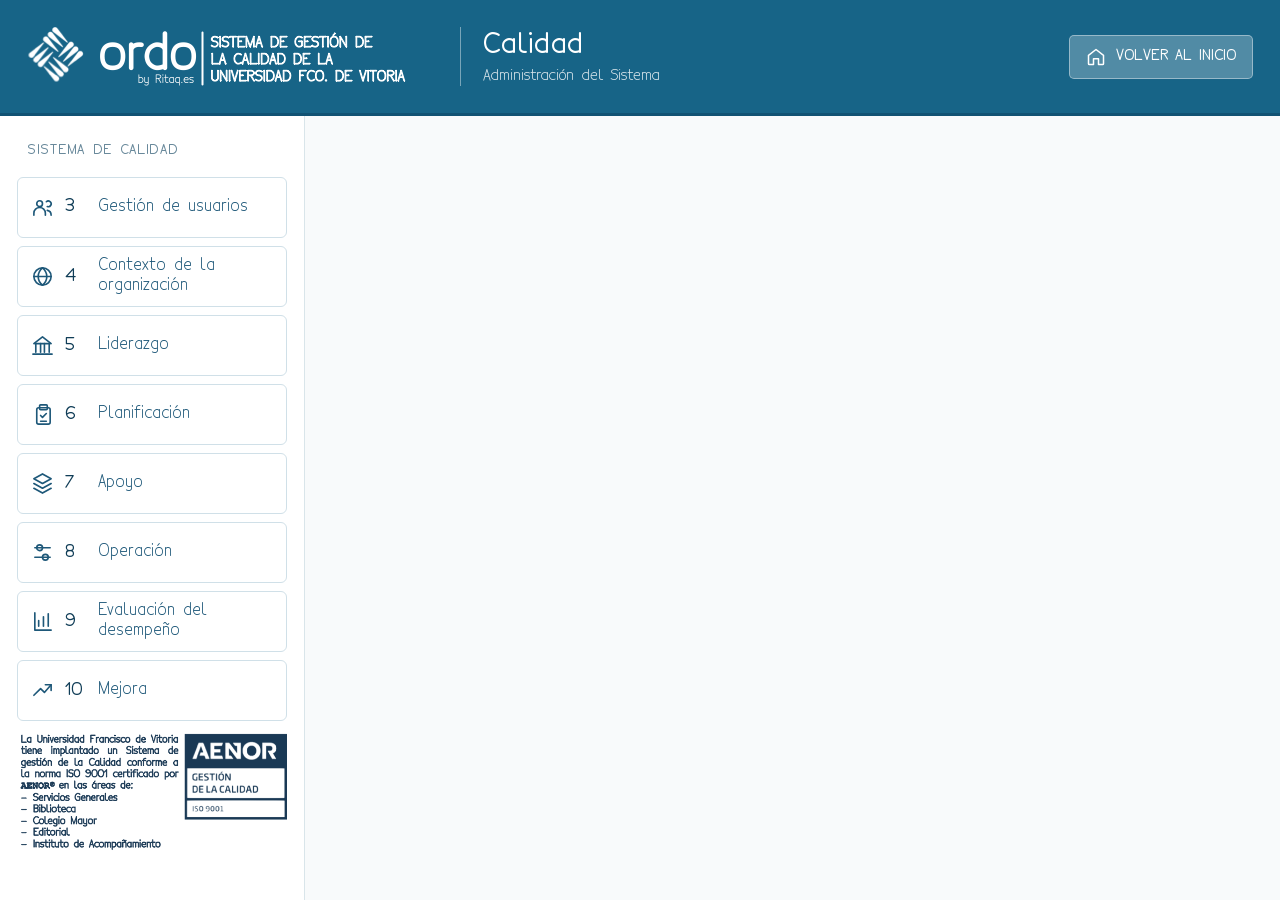
==== sistema.html @ 29e0964d "Add files via upload" ====
<!doctype html>
<html lang="es">
<head>
  <meta charset="utf-8">
  <meta name="viewport" content="width=device-width, initial-scale=1">
  <meta name="robots" content="noindex,nofollow,noarchive">
  <meta name="color-scheme" content="light">
  <title>ordo · Sistema de Gestión de la Calidad</title>
  <link rel="stylesheet" href="css/sistema.css">
  <link rel="stylesheet" href="css/capitulo4.css">
  <link rel="stylesheet" href="css/partes_interesadas.css">
</head>
<body>
  <div class="app">
    <header class="cabecera">
      <div class="marca">
        <img src="assets/logo-ordo-ufv-blanco.png"
             alt="ordo by Ritaq.es. Sistema de Gestión de la Calidad de la Universidad Francisco de Vitoria">
      </div>
      <div class="identificacion" aria-live="polite">
        <div class="nombre-entorno" id="entorno">Calidad</div>
        <div class="subtitulo" id="subtitulo">Administración del Sistema</div>
      </div>
      <a class="volver" href="index.html" aria-label="Volver al inicio">
        <svg viewBox="0 0 24 24" aria-hidden="true">
          <path d="m3 10 9-7 9 7v10a1 1 0 0 1-1 1h-5v-7H9v7H4a1 1 0 0 1-1-1z"/>
        </svg>
        <span>VOLVER AL INICIO</span>
      </a>
    </header>

    <div class="cuerpo">
      <aside class="lateral" aria-label="Navegación por capítulos de ISO 9001">
        <p class="titulo-lateral">SISTEMA DE CALIDAD</p>
        <nav id="menu" aria-label="Apartados de la norma"></nav>
        <div class="aviso-certificacion">
          <img src="assets/aenor-ufv.png"
               alt="La Universidad Francisco de Vitoria tiene implantado un Sistema de Gestión de la Calidad conforme a ISO 9001, certificado por AENOR para Servicios Generales, Biblioteca, Colegio Mayor, Editorial e Instituto de Acompañamiento."
               width="503" height="226">
        </div>
      </aside>
      <main class="trabajo" id="zona-trabajo" aria-label="Zona de trabajo">
      </main>
    </div>
  </div>
  <script src="js/gestion_usuarios.js" defer></script>
  <script src="js/partes_interesadas.js" defer></script>
  <script src="js/capitulo4.js" defer></script>
  <script src="js/sistema.js" defer></script>
</body>
</html>
---- css/sistema.css ----
@font-face{font-family:Tecnico;src:url("../assets/tecnico_regular.ttf") format("truetype");font-weight:400;font-style:normal;font-display:swap}
@font-face{font-family:Tecnico;src:url("../assets/tecnico_bold.ttf") format("truetype");font-weight:700;font-style:normal;font-display:swap}
:root{--azul:#176487;--azul-oscuro:#103d57;--cian:#12b8e6;--tinta:#173f55;--linea:#d9e5ea}
*{box-sizing:border-box}
html,body{min-height:100%;margin:0}
body{font:400 17px/1.4 Tecnico,Arial,sans-serif;color:var(--tinta);background:#f7f9fa}
button,a{font:inherit}
.app{min-height:100vh;display:flex;flex-direction:column}
.cabecera{height:116px;min-height:116px;display:grid;grid-template-columns:minmax(340px,405px) minmax(200px,1fr) auto;gap:28px;align-items:center;background:var(--azul);color:#fff;padding:14px 27px;border-bottom:3px solid #115273}
.marca{display:flex;align-items:center}
.marca img{display:block;max-width:100%;width:387px;height:auto;object-fit:contain}
.identificacion{min-width:0;padding-left:22px;border-left:1px solid rgba(255,255,255,.42)}
.nombre-entorno{font-size:27px;font-weight:700;letter-spacing:.1px}
.subtitulo{font-size:15px;color:rgba(255,255,255,.84)}
.volver{display:inline-flex;align-items:center;justify-content:center;gap:10px;text-decoration:none;color:#fff;padding:11px 16px;border:1px solid rgba(255,255,255,.4);background:rgba(255,255,255,.25);border-radius:5px;font-weight:700;font-size:14px;white-space:nowrap;transition:background .15s}
.volver:hover,.volver:focus-visible{background:rgba(255,255,255,.37)}
.volver svg{width:20px;height:20px;fill:none;stroke:currentColor;stroke-linecap:round;stroke-linejoin:round;stroke-width:1.8}
.cuerpo{display:grid;grid-template-columns:305px minmax(0,1fr);flex:1;min-height:0}
.lateral{background:#fff;border-right:1px solid var(--linea);padding:26px 17px 30px}
.titulo-lateral{font-size:13px;font-weight:700;letter-spacing:.7px;color:#69899b;margin:0 10px 17px}
#menu{display:flex;flex-direction:column;gap:8px}
.apartado{display:flex;align-items:center;gap:11px;min-height:61px;width:100%;padding:10px 13px;border:1px solid #d0e0e8;border-radius:6px;background:#fff;color:#1e5879;text-align:left;cursor:pointer;transition:background .15s,border-color .15s}
.apartado:hover:not(:disabled){background:#edf7fb;border-color:#8bc5dc}
.apartado:focus-visible,.volver:focus-visible{outline:3px solid #00c3fa;outline-offset:2px}
.apartado.activo{background:#e6f3f8;border-color:#2b8db3;box-shadow:inset 3px 0 0 #148bb6}
.apartado svg{width:23px;height:23px;flex:none}
.apartado .numero{width:22px;flex:none;font-size:16px;font-weight:700;color:var(--azul-oscuro)}
.apartado .texto{font-size:16px;line-height:1.22;flex:1}
.apartado:disabled{cursor:not-allowed;opacity:.38;background:#f5f8f9}
.apartado .candado{width:14px;height:14px;opacity:.55}
.trabajo{background:#f8fafb;min-width:0;min-height:calc(100vh - 116px)}
@media(max-width:1070px){
 .cabecera{grid-template-columns:minmax(240px,340px) 1fr auto;gap:18px}
 .marca img{width:325px}
 .cuerpo{grid-template-columns:260px minmax(0,1fr)}
}
@media(max-width:760px){
 .cabecera{height:auto;min-height:96px;grid-template-columns:1fr auto;gap:10px;padding:14px 16px}
 .marca img{width:270px}
 .identificacion{grid-column:1/-1;grid-row:2;padding-left:0;border-left:none}
 .nombre-entorno{font-size:23px}
 .volver{grid-column:2;grid-row:1;padding:9px}
 .volver span{display:none}
 .cuerpo{grid-template-columns:1fr}
 .lateral{padding:15px;border-right:0;border-bottom:1px solid var(--linea)}
 #menu{display:grid;grid-template-columns:repeat(2,minmax(0,1fr));gap:7px}
 .apartado{min-height:53px;padding:9px}
 .apartado .texto{font-size:14px}
 .trabajo{min-height:44vh}
}
@media(max-width:420px){
 .marca img{width:220px}
 #menu{grid-template-columns:1fr}
}

/* Acreditación institucional, común a todos los departamentos */
.aviso-certificacion{margin:10px 0 0;padding:0;width:100%;}
.aviso-certificacion img{display:block;width:100%;height:auto;object-fit:contain;}

/* Gestión departamental de usuarios: solo área de trabajo central */
.gu-area{padding:28px 32px 60px;background:#f8fafb}
.gu-cabecera{display:flex;align-items:center;justify-content:space-between;flex-wrap:wrap;gap:16px;margin-bottom:20px}
.gu-cabecera h1{font-size:28px;font-weight:700;margin:0;color:#153f58}
.gu-kicker{font-size:12px;color:#6b8996;letter-spacing:.4px;margin-bottom:4px}
.gu-btn{padding:10px 14px;border:1px solid #9db8c7;background:white;color:#175575;border-radius:4px;font-size:14px;cursor:pointer}
.gu-btn:hover{background:#ebf5f9}
.gu-btn.principal{background:#176487;color:white;border-color:#176487}
.gu-btn.peligro{border-color:#c58d8d;color:#9d3333}
.gu-mensaje{margin:9px 0 17px;color:#667f8d;font-size:14px}
.gu-mensaje.error{color:#aa2634;font-weight:700}
.gu-tabla{background:#fff;border:1px solid #d8e4e9;border-radius:6px;overflow:hidden}
.gu-fila{display:grid;grid-template-columns:52px minmax(140px,2fr) minmax(100px,1fr) auto;gap:16px;align-items:center;padding:15px;border-bottom:1px solid #e4edf1}
.gu-fila:last-child{border-bottom:0}
.gu-avatar{width:47px;height:47px;border-radius:7px;background:#176487;color:white;display:grid;place-items:center;font-size:16px;font-weight:700;overflow:hidden}
.gu-avatar img{width:100%;height:100%;object-fit:contain}
.gu-info{display:flex;flex-direction:column;gap:2px}
.gu-info strong{font-size:17px}.gu-info span{font-size:13px;color:#688190}
.gu-pills{font-size:13px;color:#476d7f}
.gu-comandos{display:flex;gap:7px;justify-content:flex-end;flex-wrap:wrap}
.gu-form{display:grid;grid-template-columns:repeat(2,minmax(0,1fr));gap:15px;background:white;border:1px solid #d8e4e9;border-radius:6px;padding:18px}
.gu-field{display:flex;flex-direction:column;gap:6px;color:#214d63;font-size:15px}
.gu-field input{width:100%;padding:11px 12px;border:1px solid #aec3ce;border-radius:3px;background:#fff;color:#143e52;font:inherit}
.gu-field input:disabled{background:#edf2f5}
.gu-seccion{background:white;border:1px solid #d8e4e9;padding:18px;margin-top:18px;border-radius:6px}
.gu-seccion h2{margin:0 0 8px;font-size:19px;color:#174b65}
.gu-permisos{display:grid;grid-template-columns:repeat(2,minmax(0,1fr));gap:9px}
.gu-check{display:flex;align-items:center;gap:9px;border:1px solid #e0e9ef;padding:11px 12px;border-radius:4px;font-size:15px}
.gu-check input{accent-color:#176487;width:16px;height:16px}
.gu-previa{min-height:54px;display:flex;align-items:center;margin-bottom:8px}
.gu-previa img{width:76px;height:76px;object-fit:contain}
.gu-seccion .gu-btn{margin-right:8px}
.gu-seccion .gu-field{margin-bottom:13px}
.gu-acciones{display:flex;gap:12px;margin-top:20px}
.gu-advertencia{padding:14px 17px;border:1px solid #d4dfe6;border-radius:5px;background:#fff;margin-top:20px;font-size:13px;color:#667b88}
.gu-advertencia p{margin:5px 0 0}
@media(max-width:1050px){.gu-fila{grid-template-columns:48px minmax(100px,1fr) auto}.gu-pills{display:none}}
@media(max-width:760px){.gu-area{padding:20px 15px}.gu-form,.gu-permisos{grid-template-columns:1fr}.gu-fila{grid-template-columns:42px minmax(0,1fr)}.gu-comandos{grid-column:2;justify-content:flex-start}}
---- css/capitulo4.css ----
/* ordo · capítulo 4 · conserva íntegra la plantilla original */
.c4{font-family:Tecnico,Arial,sans-serif;color:#173f55;padding:27px 32px 44px;max-width:1240px;margin:0 auto}
.c4 *{box-sizing:border-box}
.c4 h1,.c4 h2,.c4 h3,.c4 p{margin-top:0}
.c4 h1{font-size:29px;margin-bottom:5px;font-weight:700}.c4 h2{font-size:23px}
.c4-intro{color:#617f91;margin:0 0 24px}
.c4-top{display:flex;align-items:center;gap:14px;margin-bottom:16px}
.c4-icono{width:44px;height:44px;border:1px solid #93bbc9;border-radius:8px;display:grid;place-items:center;color:#176487;font-size:23px}
.c4-top h1{margin:0}
.c4-grid{display:grid;grid-template-columns:repeat(2,minmax(0,1fr));gap:18px}
.c4-gordito{display:flex;gap:14px;align-items:center;min-height:132px;text-align:left;padding:20px;border:1.5px solid #7baec3;border-radius:8px;background:#fff;color:#145471;cursor:pointer}
.c4-gordito:hover,.c4-gordito:focus-visible{background:#eaf5f9;outline-color:#19a5d1}
.c4-gordito .ico{flex:none;width:44px;height:44px;display:grid;place-items:center;border:1px solid #8abbd1;border-radius:50%;font-size:19px;font-weight:700}
.c4-gordito strong{font-size:20px;display:block}.c4-gordito small{font-size:14px;color:#628394;display:block;margin-top:5px}
.c4-row{display:flex;gap:10px;flex-wrap:wrap;align-items:center;margin-bottom:20px}
.c4-btn{display:inline-flex;align-items:center;justify-content:center;padding:9px 14px;min-height:39px;border:1px solid #176487;border-radius:5px;background:#fff;color:#135678;font:inherit;font-weight:700;font-size:15px;cursor:pointer}
.c4-btn:hover{background:#e9f4f8}.c4-btn.primary{background:#176487;color:white}
.c4-btn.warn{color:#a22b24;border-color:#b7746f}.c4-btn:disabled{opacity:.5;cursor:not-allowed}
.c4-box{background:#fff;border:1px solid #d5e5ea;border-radius:7px;padding:18px 20px;margin-bottom:16px}
.c4-form{display:grid;grid-template-columns:repeat(2,minmax(0,1fr));gap:17px}
.c4-field{display:flex;flex-direction:column;gap:6px;font-size:15px;font-weight:700;min-width:0}
.c4-field.wide{grid-column:1/-1}.c4 input,.c4 select,.c4 textarea{width:100%;max-width:100%;background:#fff;border:1px solid #9cbac7;border-radius:4px;padding:10px 11px;color:#183d51;font:inherit;font-weight:400}
.c4 textarea{min-height:125px;resize:vertical;line-height:1.5}.c4 textarea.large{min-height:235px}
.c4-table{border-collapse:collapse;width:100%;background:#fff}.c4-table th,.c4-table td{border-bottom:1px solid #e0e9ed;padding:11px 9px;text-align:left;vertical-align:top}.c4-table th{font-size:14px;color:#526f7f}.c4-table td{font-size:15px}
.c4-tag{display:inline-block;border:1px solid #b1c8d2;border-radius:20px;padding:2px 8px;font-size:13px;color:#536b78}.c4-tag.old{border-color:#c89494;color:#9f5353}
.c4-help{font-size:14px;color:#6a8392;line-height:1.45}.c4-checks{display:grid;grid-template-columns:repeat(2,minmax(0,1fr));gap:10px}.c4-check{display:flex;gap:8px;align-items:center;padding:8px 10px;border:1px solid #e0e9ed;border-radius:5px;cursor:pointer}.c4-check input{width:auto}
.c4-paper{margin:15px 0;background:white;border:1px solid #bfd3dd;padding:28px;line-height:1.65;color:#20282e}.c4-paper-head{display:flex;justify-content:space-between;gap:16px;align-items:center;border-bottom:1px solid #9daeb6;padding-bottom:10px}.c4-paper-head img{width:auto;max-width:180px;max-height:65px;object-fit:contain;background:#176487;padding:7px}.c4-paper h2{margin:22px 0 12px;color:#152e3b}.c4-paper p{white-space:pre-wrap}.c4-paper .c4-datos{font-size:14px;color:#647b87;margin:10px 0}.c4-paper .c4-texto{white-space:pre-wrap;overflow-wrap:anywhere}.c4-paper figure{margin:18px 0}.c4-paper figure img{display:block;max-width:100%;max-height:550px;object-fit:contain}.c4-paper figcaption{font-size:13px;color:#637987}
.c4-history{display:grid;gap:9px}.c4-rev{padding:12px;border:1px solid #dce6ec;border-radius:5px;background:#fff}.c4-rev strong{margin-right:12px}.c4-note{padding:10px 14px;background:#f2f7f9;color:#5c7684;border-left:3px solid #87afc2;font-size:14px}
@media(max-width:850px){.c4{padding:18px 15px}.c4-grid,.c4-form,.c4-checks{grid-template-columns:1fr}.c4-box{padding:14px}.c4-table{display:block;overflow-x:auto}}
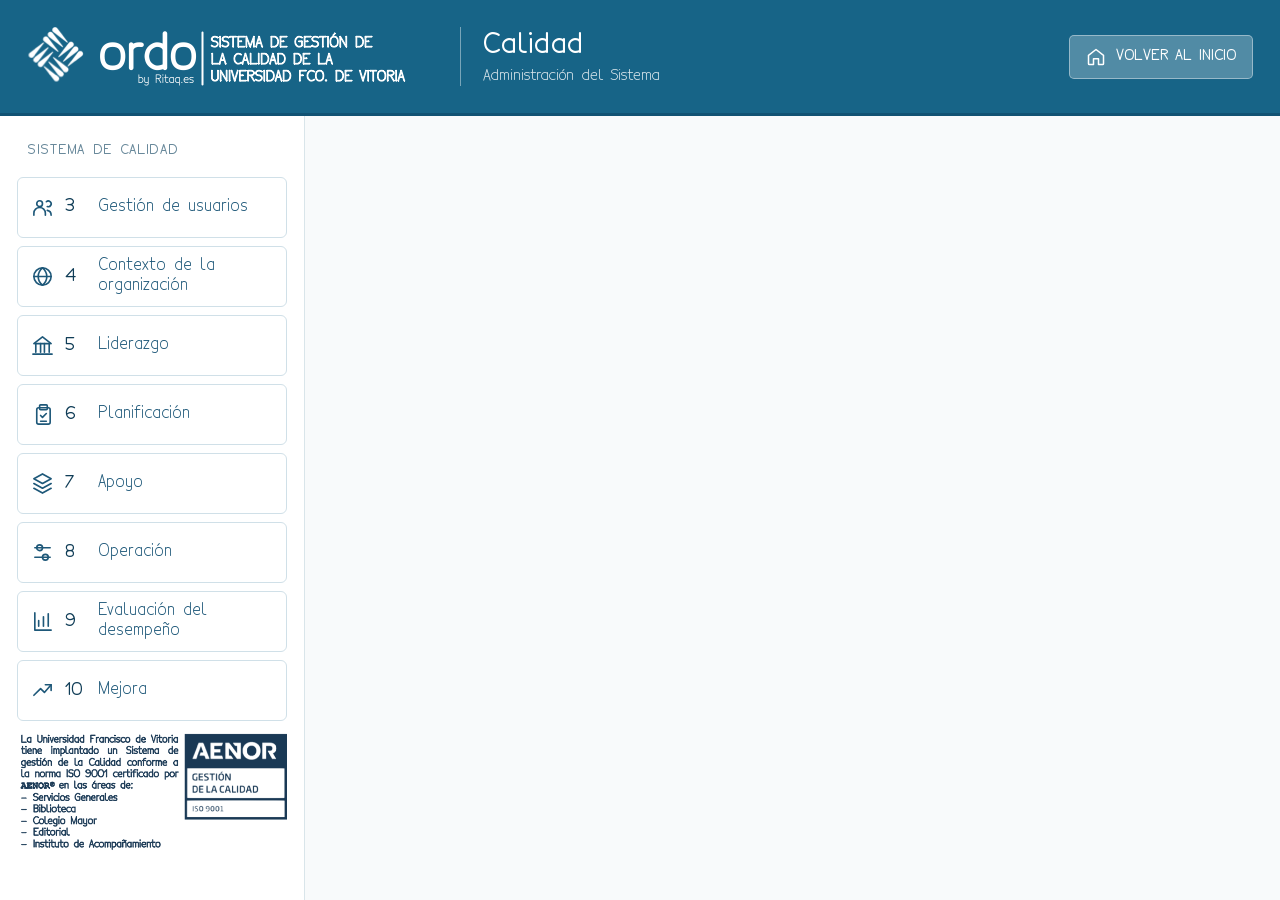
==== commit acf639ee: "Actualizar referencias del capítulo 4 para cargar la versión central sin caché anterior" ====
--- a/sistema.html
+++ b/sistema.html
@@ -44,8 +44,8 @@
     </div>
   </div>
   <script src="js/gestion_usuarios.js" defer></script>
-  <script src="js/partes_interesadas.js" defer></script>
-  <script src="js/capitulo4.js" defer></script>
+  <script src="js/partes_interesadas.js?v=20261104-central" defer></script>
+  <script src="js/capitulo4.js?v=20261104-central" defer></script>
   <script src="js/sistema.js" defer></script>
 </body>
 </html>
--- a/css/partes_interesadas.css
+++ b/css/partes_interesadas.css
@@ -0,0 +1,30 @@
+/* Complemento acotado al editor 4.2 de ordo. Mantiene la estética original. */
+.pi{font-family:Tecnico,sans-serif}
+.pi .pi-list{border:1px solid #d5e5ea;border-radius:6px;background:white;margin:10px 0 20px;overflow:hidden}
+.pi .pi-list-row{display:flex;align-items:center;justify-content:space-between;gap:15px;padding:13px 16px;border-bottom:1px solid #e1e9ed;background:#fff}
+.pi .pi-list-row:last-child{border-bottom:0}
+.pi .pi-list-meta{display:flex;flex-direction:column;gap:5px;min-width:0}
+.pi .pi-list-meta small{font-size:13px;color:#607d8b}
+.pi .pi-actions{display:flex;gap:7px;flex-wrap:wrap;flex-shrink:0}
+.pi .pi-actions .c4-btn{font-size:13px;min-height:32px;padding:6px 9px}
+.pi .pi-section-title{font-size:19px;margin:20px 0 10px}
+.pi .pi-editor{display:grid;grid-template-columns:repeat(2,minmax(0,1fr));gap:12px}
+.pi .pi-editor .pi-section-title{grid-column:1/-1;margin:0}
+.pi .pi-field{display:flex;flex-direction:column;gap:5px;font-size:14px;font-weight:700;color:#21475c}
+.pi .pi-field input,.pi .pi-field textarea,.pi .pi-field select{font:inherit;font-weight:400;color:#21475c;border:1px solid #a6c0cb;background:white;border-radius:4px;padding:9px;width:100%}
+.pi .pi-field textarea{min-height:85px;resize:vertical}
+.pi .pi-entry{border:1px solid #c9dfe7;background:#fff;border-radius:6px;padding:11px 14px;margin:8px 0}
+.pi .pi-entry summary{font-weight:700;cursor:pointer;padding:4px 0}
+.pi .pi-entry-grid{display:grid;grid-template-columns:repeat(2,minmax(0,1fr));gap:12px;margin:13px 0}
+.pi .pi-modes{display:flex;flex-direction:column;gap:8px;margin:0 0 14px}
+.pi .pi-choice{display:flex;align-items:center;gap:9px}
+.pi .pi-choice input{width:auto}
+.pi .pi-document{margin:12px 0 22px;background:#fff;border:1px solid #cfdee5;border-radius:5px;padding:20px;overflow-x:auto}
+.pi .pi-document h2{margin:0 0 5px}
+.pi .pi-meta{font-size:13px;color:#607c8b}
+.pi .pi-description{white-space:pre-wrap}
+.pi .pi-doc-table{border-collapse:collapse;width:100%;min-width:850px;table-layout:fixed;margin-top:16px}
+.pi .pi-doc-table th,.pi .pi-doc-table td{border:1px solid #bdcfd8;padding:9px;vertical-align:top;white-space:pre-wrap;overflow-wrap:anywhere;font-size:13px}
+.pi .pi-doc-table th{background:#edf4f7;color:#183d51}
+.pi [hidden]{display:none!important}
+@media(max-width:800px){.pi .pi-editor,.pi .pi-entry-grid{grid-template-columns:1fr}.pi .pi-list-row{flex-direction:column;align-items:flex-start}.pi .pi-actions{flex-wrap:wrap}}
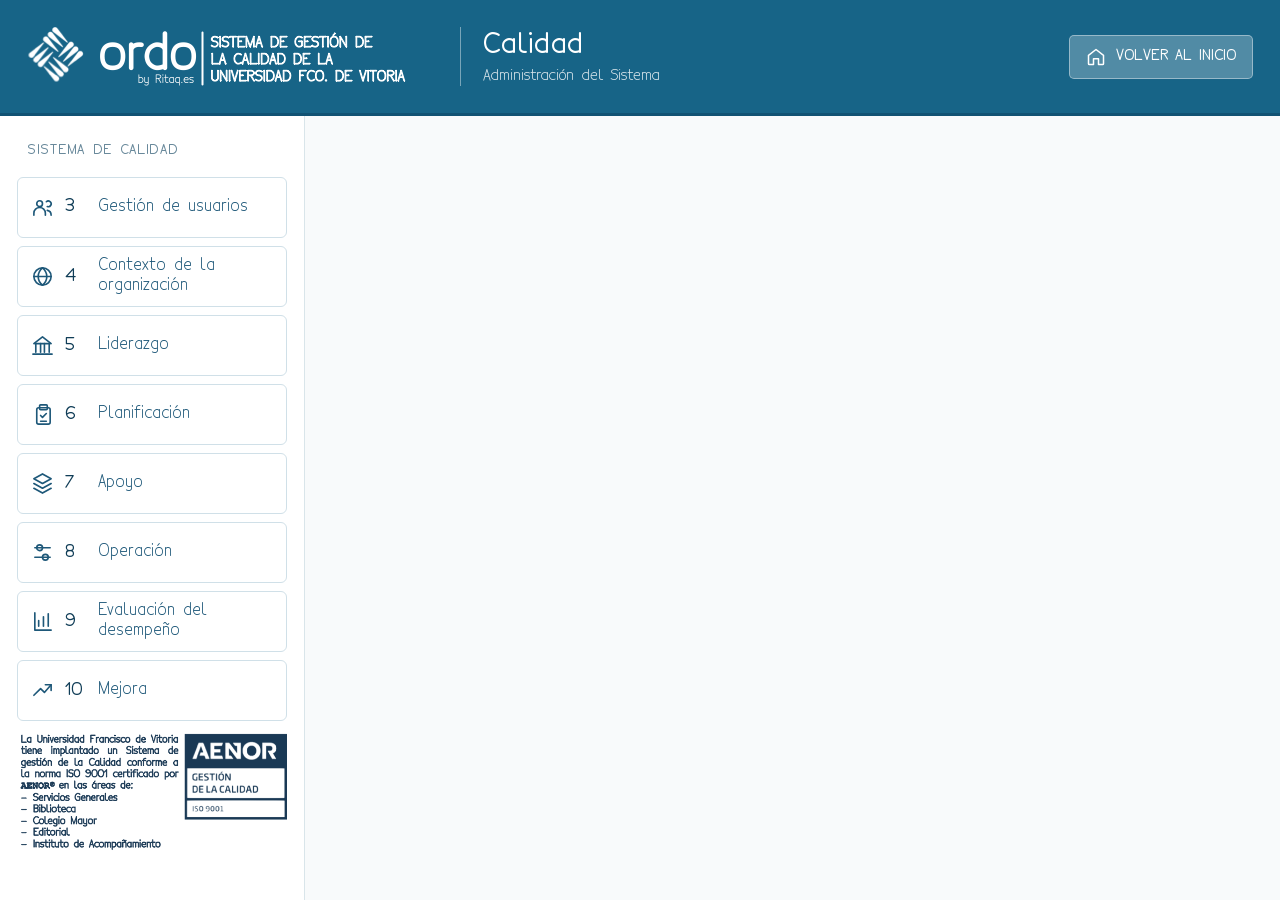
==== commit 4393f7c0: "Cargar última revisión del guardado central del capítulo 4" ====
--- a/sistema.html
+++ b/sistema.html
@@ -45,7 +45,7 @@
   </div>
   <script src="js/gestion_usuarios.js" defer></script>
   <script src="js/partes_interesadas.js?v=20261104-central" defer></script>
-  <script src="js/capitulo4.js?v=20261104-central" defer></script>
+  <script src="js/capitulo4.js?v=20261104-central-2" defer></script>
   <script src="js/sistema.js" defer></script>
 </body>
 </html>
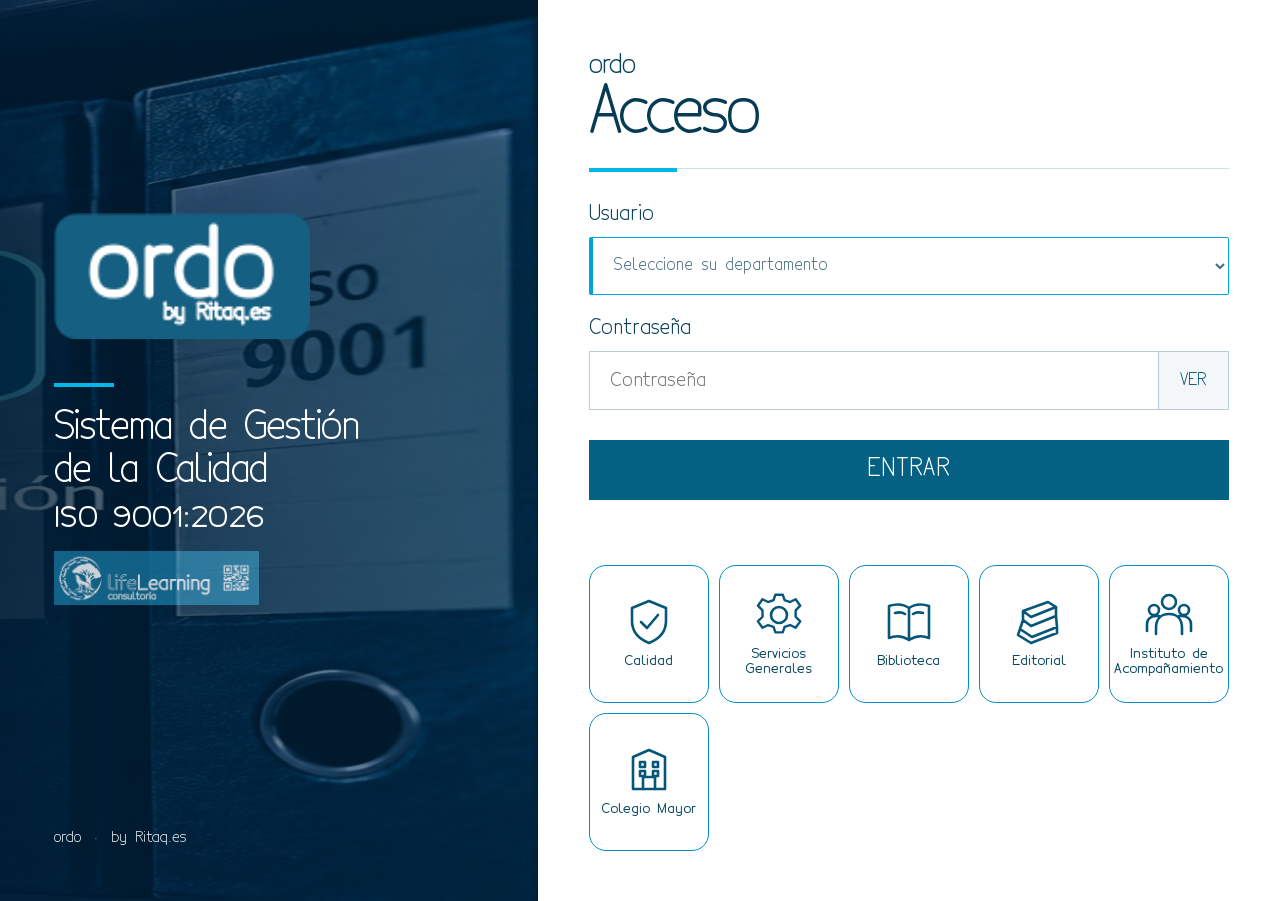
==== commit 49cecfc0: "Update script sources with unique versioning" ====
--- a/sistema.html
+++ b/sistema.html
@@ -44,8 +44,8 @@
     </div>
   </div>
   <script src="js/gestion_usuarios.js" defer></script>
-  <script src="js/partes_interesadas.js?v=20261104-central" defer></script>
+  <script src="js/partes_interesadas.js?v=20261104-unico" defer></script>
   <script src="js/capitulo4.js?v=20261104-central-2" defer></script>
-  <script src="js/sistema.js" defer></script>
+  <script src="js/sistema.js?v=20261104-unico" defer></script>
 </body>
 </html>
